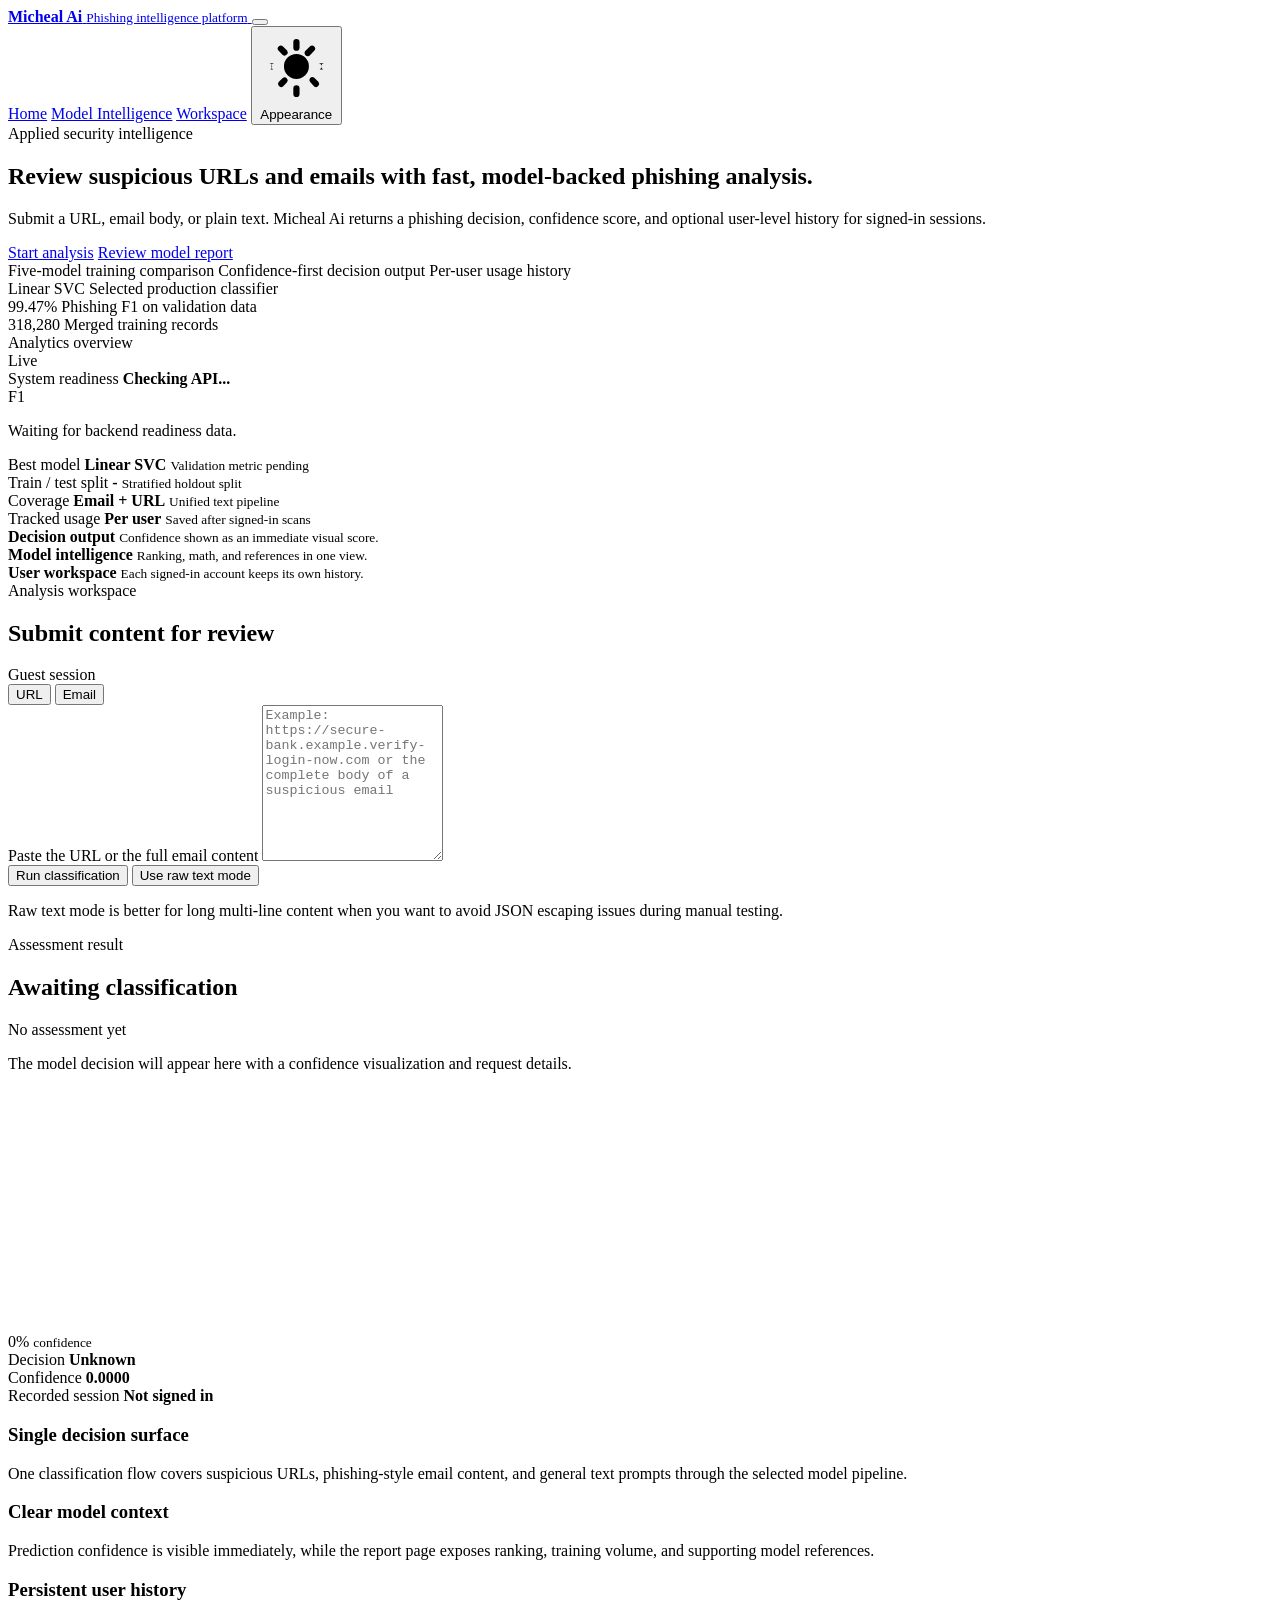
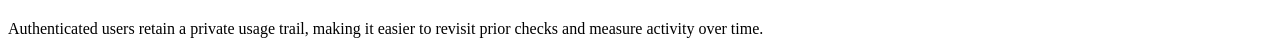
==== Frontend/index.html @ 88b0c498 "Add JSON-backed app state for user authentication and prediction history - Implemented app_state.py " ====
<!DOCTYPE html>
<html lang="en">
<head>
    <meta charset="UTF-8">
    <meta name="viewport" content="width=device-width, initial-scale=1.0">
    <title>Micheal Ai | Phishing Detection</title>
    <link rel="preconnect" href="https://fonts.googleapis.com">
    <link rel="preconnect" href="https://fonts.gstatic.com" crossorigin>
    <link href="https://fonts.googleapis.com/css2?family=Manrope:wght@400;500;600;700;800&family=Sora:wght@500;600;700;800&display=swap" rel="stylesheet">
    <link rel="stylesheet" href="/assets/styles.css">
</head>
<body data-page="home">
    <div class="page-shell">
        <header class="site-header">
            <a class="brand" href="/">
                <span class="brand-mark" aria-hidden="true">
                    <span class="brand-grid"></span>
                    <span class="brand-path brand-path-left"></span>
                    <span class="brand-path brand-path-right"></span>
                    <span class="brand-node brand-node-top"></span>
                    <span class="brand-node brand-node-mid"></span>
                    <span class="brand-node brand-node-bottom"></span>
                    <span class="brand-spark"></span>
                </span>
                <span>
                    <strong>Micheal Ai</strong>
                    <small>Phishing intelligence platform</small>
                </span>
            </a>
            <button class="mobile-nav-toggle" id="mobileNavToggle" type="button" aria-expanded="false" aria-controls="topNavMenu" aria-label="Open navigation menu">
                <span></span>
                <span></span>
                <span></span>
            </button>
            <nav class="top-nav" id="topNavMenu">
                <a href="/">Home</a>
                <a href="/insights">Model Intelligence</a>
                <a href="/dashboard">Workspace</a>
                <button id="themeToggle" class="ghost-button icon-button" type="button" aria-label="Toggle appearance">
                    <svg viewBox="0 0 24 24" aria-hidden="true" focusable="false">
                        <path d="M12 3.2a1 1 0 0 1 1 1V6a1 1 0 1 1-2 0V4.2a1 1 0 0 1 1-1zM6.3 5.6a1 1 0 0 1 1.4 0L9 6.9a1 1 0 0 1-1.4 1.4L6.3 7a1 1 0 0 1 0-1.4zm11.4 0a1 1 0 0 1 0 1.4l-1.3 1.3A1 1 0 1 1 15 6.9l1.3-1.3a1 1 0 0 1 1.4 0zM12 8a4 4 0 1 1 0 8 4 4 0 0 1 0-8zm-8.8 3a1 1 0 1 1 0 2H5a1 1 0 1 1 0-2H3.2zm15.8 0a1 1 0 1 1 0 2H21a1 1 0 1 1 0-2h-1.8zM7.6 15.7A1 1 0 0 1 9 17.1l-1.3 1.3a1 1 0 0 1-1.4-1.4l1.3-1.3zm8.8 0a1 1 0 0 1 1.4 0l1.3 1.3a1 1 0 0 1-1.4 1.4L16.4 17a1 1 0 0 1 0-1.3zM12 18a1 1 0 0 1 1 1v1.8a1 1 0 1 1-2 0V19a1 1 0 0 1 1-1z"/>
                    </svg>
                    <span class="sr-only">Appearance</span>
                </button>
            </nav>
        </header>

        <main>
            <section class="hero-grid reveal-up">
                <div class="hero-copy card glow-card reveal-on-scroll">
                    <div class="eyebrow">Applied security intelligence</div>
                    <h1>Review suspicious URLs and emails with fast, model-backed phishing analysis.</h1>
                    <p>
                        Submit a URL, email body, or plain text. Micheal Ai returns a phishing decision,
                        confidence score, and optional user-level history for signed-in sessions.
                    </p>
                    <div class="hero-actions">
                        <a class="primary-button" href="#predictor">Start analysis</a>
                        <a class="secondary-button" href="/insights">Review model report</a>
                    </div>
                    <div class="hero-note-strip">
                        <span>Five-model training comparison</span>
                        <span>Confidence-first decision output</span>
                        <span>Per-user usage history</span>
                    </div>
                    <div class="hero-stats">
                        <article>
                            <span class="stat-value" id="bestModelName">Linear SVC</span>
                            <span class="stat-label">Selected production classifier</span>
                        </article>
                        <article>
                            <span class="stat-value" id="bestModelScore">99.47%</span>
                            <span class="stat-label">Phishing F1 on validation data</span>
                        </article>
                        <article>
                            <span class="stat-value" id="rowsUsed">318,280</span>
                            <span class="stat-label">Merged training records</span>
                        </article>
                    </div>
                </div>

                <aside class="hero-panel card stagger-item reveal-on-scroll">
                    <div class="hero-panel-topline">
                        <div class="panel-badge">Analytics overview</div>
                        <span class="live-pill"><span class="status-dot online"></span>Live</span>
                    </div>
                    <div class="analytics-frame">
                        <div class="analytics-header">
                            <div>
                                <span class="analytics-label">System readiness</span>
                                <strong id="serviceStatus">Checking API...</strong>
                            </div>
                            <span class="analytics-score" id="heroSelectionMetric">F1</span>
                        </div>
                        <p id="serviceStatusText">Waiting for backend readiness data.</p>
                        <div class="analytics-grid">
                            <article>
                                <span>Best model</span>
                                <strong id="heroBestModel">Linear SVC</strong>
                                <small id="heroBestMetric">Validation metric pending</small>
                            </article>
                            <article>
                                <span>Train / test split</span>
                                <strong id="heroSplit">-</strong>
                                <small>Stratified holdout split</small>
                            </article>
                            <article>
                                <span>Coverage</span>
                                <strong>Email + URL</strong>
                                <small>Unified text pipeline</small>
                            </article>
                            <article>
                                <span>Tracked usage</span>
                                <strong>Per user</strong>
                                <small>Saved after signed-in scans</small>
                            </article>
                        </div>
                        <div class="signal-strip" aria-hidden="true">
                            <span></span>
                            <span></span>
                            <span></span>
                            <span></span>
                            <span></span>
                            <span></span>
                            <span></span>
                            <span></span>
                            <span></span>
                            <span></span>
                            <span></span>
                            <span></span>
                        </div>
                        <div class="hero-activity-list">
                            <div class="activity-row">
                                <span class="activity-dot"></span>
                                <div>
                                    <strong>Decision output</strong>
                                    <small>Confidence shown as an immediate visual score.</small>
                                </div>
                            </div>
                            <div class="activity-row">
                                <span class="activity-dot"></span>
                                <div>
                                    <strong>Model intelligence</strong>
                                    <small>Ranking, math, and references in one view.</small>
                                </div>
                            </div>
                            <div class="activity-row">
                                <span class="activity-dot"></span>
                                <div>
                                    <strong>User workspace</strong>
                                    <small>Each signed-in account keeps its own history.</small>
                                </div>
                            </div>
                        </div>
                    </div>
                </aside>
            </section>

            <section id="predictor" class="predictor-grid">
                <article class="card reveal-on-scroll">
                    <div class="section-heading">
                        <div>
                            <div class="eyebrow">Analysis workspace</div>
                            <h2>Submit content for review</h2>
                        </div>
                        <span class="pill" id="authStatePill">Guest session</span>
                    </div>
                    <form id="predictionForm" class="predict-form">
                        <div class="input-switch" role="group" aria-label="Input source">
                            <button class="switch-option active" type="button" data-source="url">URL</button>
                            <button class="switch-option" type="button" data-source="email">Email</button>
                        </div>
                        <label class="field-label" for="predictionText">Paste the URL or the full email content</label>
                        <textarea id="predictionText" rows="10" placeholder="Example: https://secure-bank.example.verify-login-now.com or the complete body of a suspicious email"></textarea>
                        <div class="form-actions">
                            <button class="primary-button" type="submit">Run classification</button>
                            <button class="ghost-button" id="useRawMode" type="button">Use raw text mode</button>
                        </div>
                        <p class="helper-text">Raw text mode is better for long multi-line content when you want to avoid JSON escaping issues during manual testing.</p>
                    </form>
                </article>

                <article class="card result-card stagger-item reveal-on-scroll">
                    <div class="section-heading">
                        <div>
                            <div class="eyebrow">Assessment result</div>
                            <h2 id="resultHeadline">Awaiting classification</h2>
                        </div>
                        <span class="pill muted" id="resultMode">No assessment yet</span>
                    </div>
                    <p id="resultCopy" class="result-copy">The model decision will appear here with a confidence visualization and request details.</p>
                    <div class="chart-wrap">
                        <canvas id="scoreChart" width="240" height="240" aria-label="Prediction confidence chart"></canvas>
                        <div class="chart-center">
                            <span id="scorePercent">0%</span>
                            <small>confidence</small>
                        </div>
                    </div>
                    <div class="result-meta">
                        <div>
                            <span>Decision</span>
                            <strong id="resultLabel">Unknown</strong>
                        </div>
                        <div>
                            <span>Confidence</span>
                            <strong id="resultScore">0.0000</strong>
                        </div>
                        <div>
                            <span>Recorded session</span>
                            <strong id="resultUser">Not signed in</strong>
                        </div>
                    </div>
                    <div id="resultDetails" class="result-details"></div>
                </article>
            </section>

            <section class="feature-band reveal-on-scroll">
                <article class="feature-card">
                    <h3>Single decision surface</h3>
                    <p>One classification flow covers suspicious URLs, phishing-style email content, and general text prompts through the selected model pipeline.</p>
                </article>
                <article class="feature-card">
                    <h3>Clear model context</h3>
                    <p>Prediction confidence is visible immediately, while the report page exposes ranking, training volume, and supporting model references.</p>
                </article>
                <article class="feature-card">
                    <h3>Persistent user history</h3>
                    <p>Authenticated users retain a private usage trail, making it easier to revisit prior checks and measure activity over time.</p>
                </article>
            </section>
        </main>
    </div>
    <script src="/assets/app.js" defer></script>
</body>
</html>
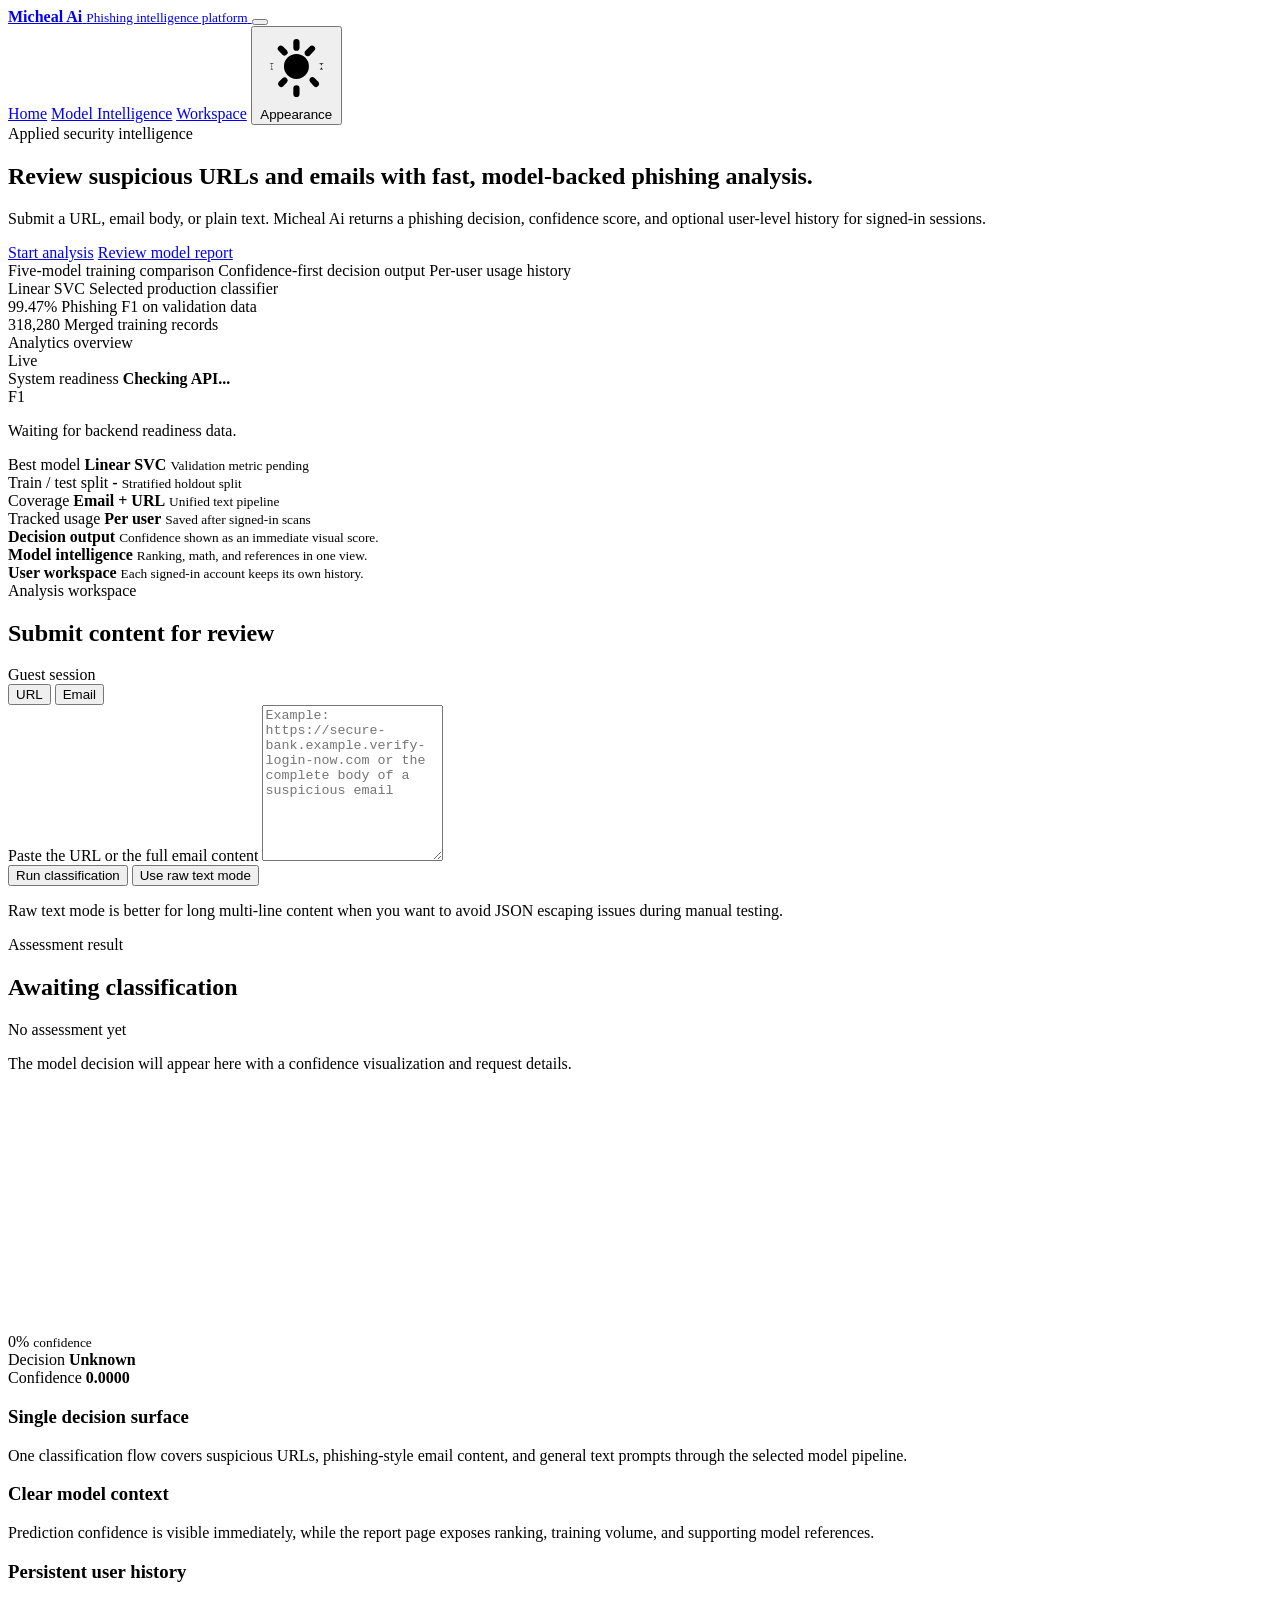
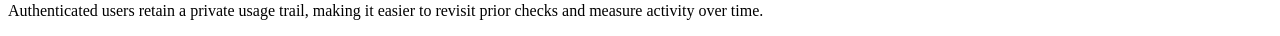
==== commit aabfb031: "Remove recorded session display from results section; update app state database" ====
--- a/Frontend/index.html
+++ b/Frontend/index.html
@@ -205,10 +205,6 @@
                             <span>Confidence</span>
                             <strong id="resultScore">0.0000</strong>
                         </div>
-                        <div>
-                            <span>Recorded session</span>
-                            <strong id="resultUser">Not signed in</strong>
-                        </div>
                     </div>
                     <div id="resultDetails" class="result-details"></div>
                 </article>
